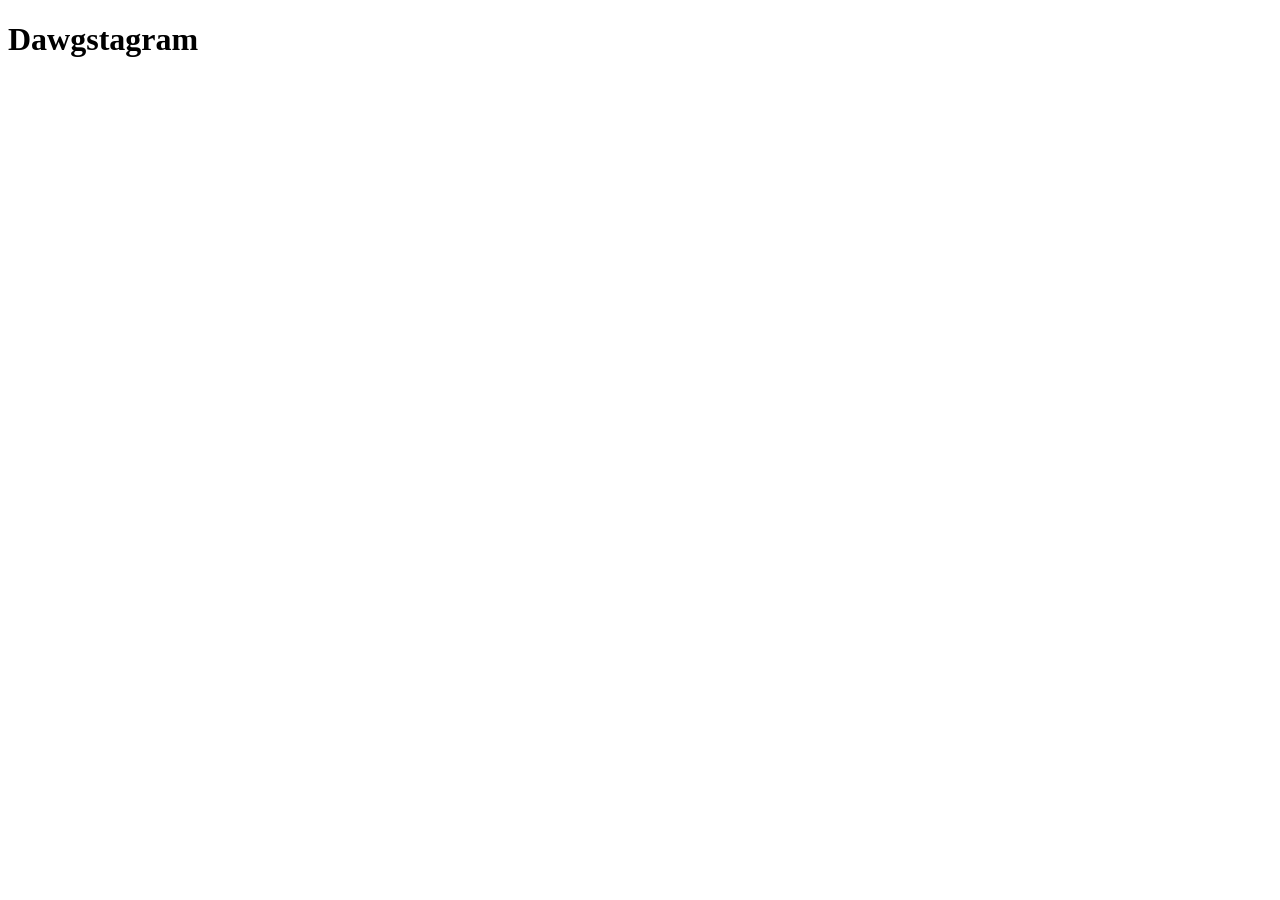
==== index.html @ cca42c4a "Initial commit" ====
<!DOCTYPE html>
<html lang="en">
<head>
    <meta charset="UTF-8">
    <meta name="viewport" content="width=device-width, initial-scale=1.0">
    <title>Dawgstagram</title>
    <link rel="icon" href="https://fav.mhciael.com/🐶">
</head>
<body>
    <h1>Dawgstagram</h1>
</body>
</html>
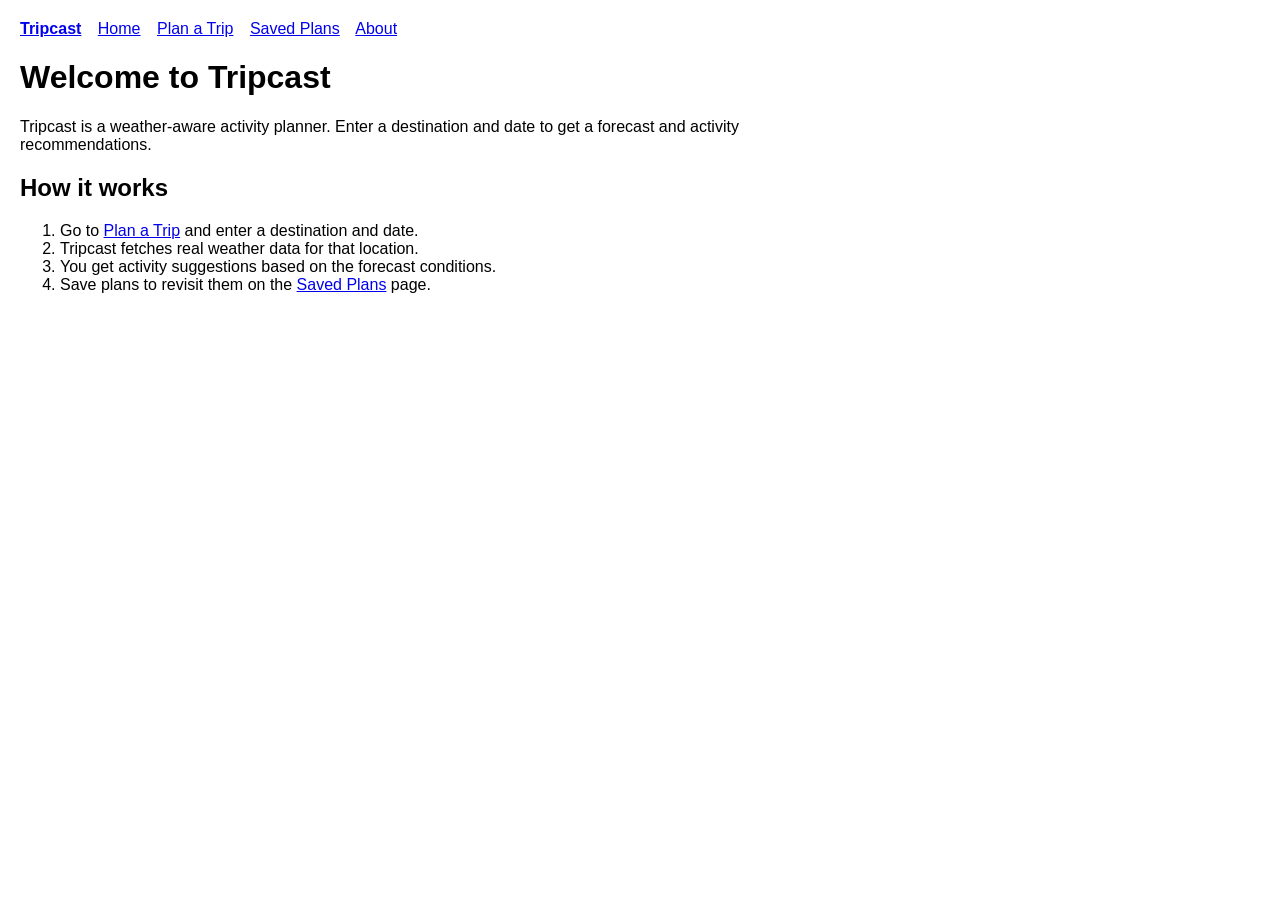
==== commit 45f59040: "first three basic claims commit" ====
--- a/index.html
+++ b/index.html
@@ -1,12 +1,33 @@
 <!DOCTYPE html>
 <html lang="en">
 <head>
-    <meta charset="UTF-8">
-    <meta name="viewport" content="width=device-width, initial-scale=1.0">
-    <title>Dawgstagram</title>
-    <link rel="icon" href="https://fav.mhciael.com/🐶">
+  <meta charset="UTF-8" />
+  <meta name="viewport" content="width=device-width, initial-scale=1.0" />
+  <title>Tripcast</title>
+  <link rel="stylesheet" href="css/styles.css" />
 </head>
 <body>
-    <h1>Dawgstagram</h1>
+
+  <nav>
+    <a href="index.html"><strong>Tripcast</strong></a>
+    <a href="index.html">Home</a>
+    <a href="plan.html">Plan a Trip</a>
+    <a href="saved.html">Saved Plans</a>
+    <a href="about.html">About</a>
+  </nav>
+
+  <main>
+    <h1>Welcome to Tripcast</h1>
+    <p>Tripcast is a weather-aware activity planner. Enter a destination and date to get a forecast and activity recommendations.</p>
+
+    <h2>How it works</h2>
+    <ol>
+      <li>Go to <a href="plan.html">Plan a Trip</a> and enter a destination and date.</li>
+      <li>Tripcast fetches real weather data for that location.</li>
+      <li>You get activity suggestions based on the forecast conditions.</li>
+      <li>Save plans to revisit them on the <a href="saved.html">Saved Plans</a> page.</li>
+    </ol>
+  </main>
+
 </body>
-</html>+</html>
--- a/css/styles.css
+++ b/css/styles.css
@@ -0,0 +1,13 @@
+body {
+  font-family: Arial, sans-serif;
+  margin: 20px;
+  max-width: 800px;
+}
+
+nav {
+  margin-bottom: 20px;
+}
+
+nav a {
+  margin-right: 12px;
+}
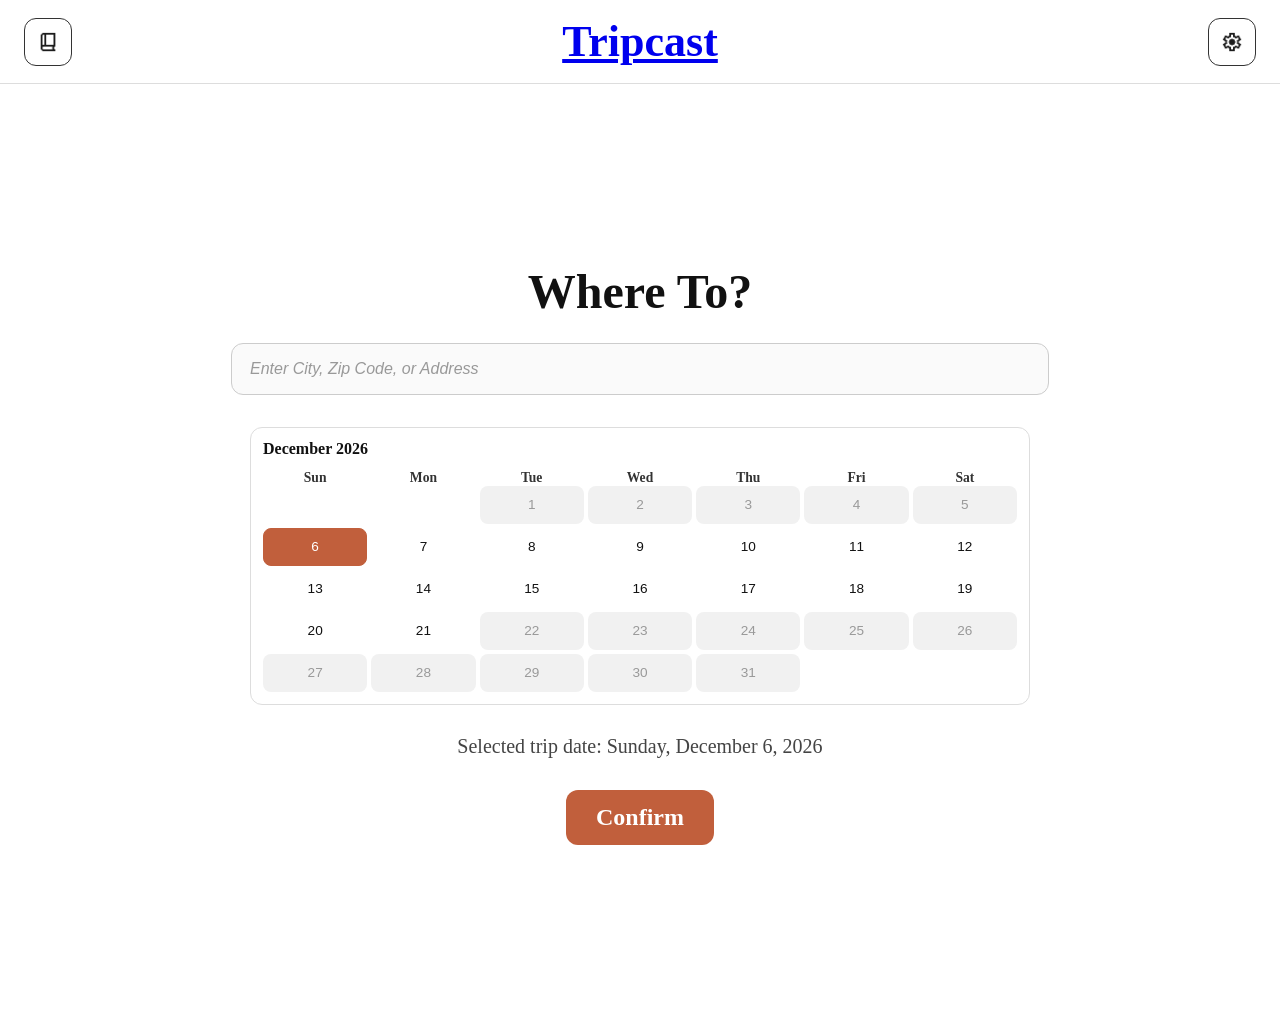
==== commit b81ae484: "Add theme and settings functionality with local storage support - Implement theme selection (light/d" ====
--- a/index.html
+++ b/index.html
@@ -1,33 +1,44 @@
 <!DOCTYPE html>
 <html lang="en">
+
 <head>
   <meta charset="UTF-8" />
   <meta name="viewport" content="width=device-width, initial-scale=1.0" />
   <title>Tripcast</title>
   <link rel="stylesheet" href="css/styles.css" />
 </head>
-<body>
 
-  <nav>
-    <a href="index.html"><strong>Tripcast</strong></a>
-    <a href="index.html">Home</a>
-    <a href="plan.html">Plan a Trip</a>
-    <a href="saved.html">Saved Plans</a>
-    <a href="about.html">About</a>
-  </nav>
+<body class="homepage">
 
-  <main>
-    <h1>Welcome to Tripcast</h1>
-    <p>Tripcast is a weather-aware activity planner. Enter a destination and date to get a forecast and activity recommendations.</p>
+  <header class="top-bar">
+    <a href="saved.html" class="top-bar-button book-link" aria-label="Saved plans">
+      <img src="icons/book.png" alt="" />
+    </a>
+    <a href="index.html" class="top-bar-title">Tripcast</a>
+    <a href="settings.html" class="top-bar-button settings-link" aria-label="Settings">
+      <img src="icons/settings.png" alt="" />
+    </a>
+  </header>
 
-    <h2>How it works</h2>
-    <ol>
-      <li>Go to <a href="plan.html">Plan a Trip</a> and enter a destination and date.</li>
-      <li>Tripcast fetches real weather data for that location.</li>
-      <li>You get activity suggestions based on the forecast conditions.</li>
-      <li>Save plans to revisit them on the <a href="saved.html">Saved Plans</a> page.</li>
-    </ol>
+  <main class="hero">
+    <h1 class="hero-title">Where To?</h1>
+    <form id="trip-form" class="hero-form">
+      <input id="destination" class="hero-input" type="text" placeholder="Enter City, Zip Code, or Address"
+        aria-label="Destination" required />
+
+      <span id="trip-calendar-label" class="sr-only">Trip Date</span>
+      <div id="trip-calendar" class="calendar" role="group" aria-labelledby="trip-calendar-label"
+        aria-describedby="selected-date-display"></div>
+      <input type="hidden" id="trip-date" name="trip-date" required />
+      <p id="selected-date-display" class="selected-date-display">Select a date from the calendar up to 16 days from
+        today.</p>
+
+      <button class="confirm-button" type="submit">Confirm</button>
+    </form>
   </main>
 
+  <script type="module" src="js/weather-ui.js"></script>
+  <script src="js/theme.js"></script>
 </body>
+
 </html>
--- a/css/styles.css
+++ b/css/styles.css
@@ -1,7 +1,304 @@
 body {
-  font-family: Arial, sans-serif;
-  margin: 20px;
-  max-width: 800px;
+  margin: 0;
+  background: #ffffff;
+  color: #111;
+}
+
+body.dark-mode {
+  background: #2f2f2f;
+  color: #ffffff;
+}
+
+body.dark-mode .top-bar {
+  background: #333;
+  border-bottom-color: #555;
+}
+
+body.dark-mode .top-bar-title,
+body.dark-mode .hero-title,
+body.dark-mode .settings-main h1,
+body.dark-mode .settings-row label,
+body.dark-mode .sr-only,
+body.dark-mode .selected-date-display,
+body.dark-mode .date-button,
+body.dark-mode .calendar-weekdays div,
+body.dark-mode .calendar-cell {
+  color: #ffffff;
+}
+
+body.dark-mode .settings-form {
+}
+
+body.dark-mode select,
+body.dark-mode .hero-input {
+  background: #4c4c4c;
+  color: #fff;
+  border-color: #666;
+}
+
+body.dark-mode .calendar-month {
+  background: #414141;
+  border-color: #555;
+}
+
+body.dark-mode .date-button {
+  background: #4c4c4c;
+}
+
+body.dark-mode .date-button:hover:not(:disabled) {
+  background: #5c5c5c;
+}
+
+body.dark-mode .date-button.selected {
+  background: #c15f3c;
+}
+
+body.dark-mode .confirm-button,
+body.dark-mode .secret-button {
+  background: #c15f3c;
+  color: #fff;
+}
+
+body.dark-mode .top-bar-button {
+  border-color: #fff;
+}
+
+body.secret-bg {
+  background-color: #000;
+  background-image: url("../imgs/dr-stew-portrait.jpeg");
+  background-position: center center;
+  background-size: cover;
+  background-repeat: no-repeat;
+}
+
+body.secret-bg.secret-landscape {
+  background-image: url("../imgs/dr-stew-landscape.jpg");
+}
+
+body.secret-bg.secret-portrait {
+  background-image: url("../imgs/dr-stew-portrait.jpeg");
+}
+
+.homepage {
+  min-height: 100vh;
+  font-family: Garamond, serif;
+  color: #111;
+}
+
+.top-bar {
+  display: flex;
+  align-items: center;
+  justify-content: space-between;
+  padding: 16px 24px;
+  border-bottom: 1px solid #ddd;
+  background: #ffffff;
+  font: garamond, serif;
+}
+
+.top-bar-title {
+  font-size: 2.75rem;
+  font-weight: 700;
+  font: garamond, serif;
+
+}
+
+.top-bar-button {
+  display: inline-flex;
+  align-items: center;
+  justify-content: center;
+  width: 46px;
+  height: 46px;
+  border: 1px solid #333;
+  background: transparent;
+  color: #111;
+  padding: 0;
+  border-radius: 12px;
+  font-size: 1.25rem;
+  font-family: garamond, serif;
+  cursor: pointer;
+  text-decoration: none;
+}
+
+.top-bar-button img {
+  width: 22px;
+  height: 22px;
+  filter: invert();
+}
+
+body.dark-mode .top-bar-button img {
+  filter: none;
+}
+
+.hero {
+  display: flex;
+  flex-direction: column;
+  align-items: center;
+  justify-content: center;
+  text-align: center;
+  padding: 60px 24px;
+  gap: 24px;
+}
+
+.destination-input {
+  font: garamond, serif;
+}
+
+.settings-main,
+.hero {
+  min-height: calc(100vh - 80px);
+}
+
+.settings-main {
+  display: flex;
+  flex-direction: column;
+  align-items: center;
+  justify-content: center;
+  text-align: center;
+  padding: 60px 24px;
+  font: garamond, serif;
+}
+
+.settings-page,
+.settings-page * {
+  font-family: Garamond, serif;
+}
+
+.settings-form {
+  position: relative;
+  display: flex;
+  flex-direction: column;
+  gap: 22px;
+  width: min(520px, 100%);
+  margin: 0 auto;
+  align-items: stretch;
+  padding: 36px 28px 28px;
+  font: garamond, serif;
+}
+
+.settings-main h1 {
+  margin-bottom: 0;
+  font: garamond, serif;
+
+}
+
+.settings-row {
+  display: flex;
+  flex-direction: column;
+  gap: 8px;
+}
+
+.secret-button {
+  padding: 8px 12px;
+  font-size: 0.85rem;
+  border-radius: 10px;
+  font: garamond, serif;
+}
+
+.confirm-button {
+  margin-top: 12px;
+  font: garamond, serif;
+
+}
+
+.settings-row label {
+  font-size: 0.95rem;
+  font-weight: 600;
+  text-align: left;
+  font: garamond, serif;
+
+}
+
+.settings-row select {
+  width: 100%;
+  padding: 14px 16px;
+  border: 1px solid #ccc;
+  border-radius: 12px;
+  background: #fafafa;
+  font-size: 1rem;
+}
+
+.secret-button:hover {
+  opacity: 0.95;
+}
+
+.hero-form {
+  display: flex;
+  flex-direction: column;
+  align-items: center;
+  gap: 20px;
+  width: min(780px, 100%);
+}
+
+.sr-only {
+  position: absolute;
+  width: 1px;
+  height: 1px;
+  padding: 0;
+  margin: -1px;
+  overflow: hidden;
+  clip: rect(0, 0, 0, 0);
+  white-space: nowrap;
+  border: 0;
+}
+
+.hero-title {
+  font-size: 3rem;
+  font-weight: 700;
+  margin: 0;
+}
+
+.hero-input {
+  width: 100%;
+  padding: 16px 18px;
+  border: 1px solid #ccc;
+  border-radius: 12px;
+  font-size: 1rem;
+  font-style: italic;
+  color: #111;
+  background: #fafafa;
+}
+
+.hero-label {
+  width: 100%;
+  text-align: left;
+  font-family: Garamond, serif;
+  font-size: 1.05rem;
+  margin-bottom: 8px;
+}
+
+.hero .calendar {
+  width: 100%;
+  max-width: 780px;
+}
+
+.hero .calendar-month {
+  background: #ffffff;
+  border: 1px solid #ddd;
+}
+
+.hero .calendar-weekdays div,
+.hero .calendar-cell {
+  font-size: 0.85rem;
+}
+
+.hero-input::placeholder {
+  color: #999;
+}
+
+.confirm-button {
+  padding: 14px 30px;
+  border: none;
+  border-radius: 12px;
+  background: #c15f3c;
+  color: #fff;
+  font-size: 1.5rem;
+  font-family: garamond, serif;
+  font-weight: 700;
+  cursor: pointer;
+}
+
+.confirm-button:hover {
+  opacity: 0.95;
 }
 
 nav {
@@ -11,3 +308,350 @@
 nav a {
   margin-right: 12px;
 }
+
+#forecast-result {
+  margin-top: 24px;
+}
+
+.plan-layout {
+  display: flex;
+  gap: 40px;
+  align-items: flex-start;
+}
+
+.plan-layout>form {
+  flex-shrink: 0;
+}
+
+.plan-layout>#forecast-result {
+  flex: 1;
+  margin-top: 0;
+  min-width: 0;
+}
+
+@media (max-width: 900px) {
+  .plan-layout {
+    flex-direction: column;
+    align-items: stretch;
+  }
+
+  .plan-layout>#forecast-result {
+    margin-top: 24px;
+  }
+}
+
+.calendar {
+  display: grid;
+  gap: 18px;
+  margin-top: 12px;
+  width: 780px;
+  max-width: 100%;
+}
+
+.calendar-month {
+  border: 1px solid #ddd;
+  border-radius: 12px;
+  padding: 12px;
+  background: #fbfbfb;
+}
+
+.calendar-month header {
+  display: flex;
+  justify-content: space-between;
+  align-items: center;
+  margin-bottom: 12px;
+}
+
+.calendar-month h2 {
+  margin: 0;
+  font-size: 1rem;
+}
+
+.calendar-weekdays,
+.calendar-grid {
+  display: grid;
+  grid-template-columns: repeat(7, minmax(0, 1fr));
+  gap: 4px;
+}
+
+.calendar-weekdays div,
+.calendar-cell {
+  text-align: center;
+  font-size: 0.85rem;
+}
+
+.calendar-weekdays div {
+  font-weight: 700;
+  color: #333;
+}
+
+.calendar-cell {
+  box-sizing: border-box;
+  min-height: 38px;
+  padding: 8px;
+  border-radius: 8px;
+}
+
+.date-button {
+  border: 1px solid transparent;
+  background: #fff;
+  color: #111;
+  cursor: pointer;
+}
+
+.date-button:hover:not(:disabled) {
+  background: #eaf3ff;
+}
+
+.date-button.selected {
+  border-color: #c15f3c;
+  background: #c15f3c;
+  color: #fff;
+}
+
+.date-button:disabled {
+  background: #f1f1f1;
+  color: #999;
+  cursor: not-allowed;
+}
+
+.selected-date-display {
+  margin: 10px 0 0;
+  font-size: 1.25rem;
+  color: #444;
+}
+
+#forecast-result h2 {
+  margin-bottom: 8px;
+}
+
+.error {
+  color: #c0392b;
+}
+
+.forecast-table {
+  border-collapse: collapse;
+  margin-top: 8px;
+  width: 100%;
+  max-width: 400px;
+}
+
+.forecast-table th,
+.forecast-table td {
+  text-align: left;
+  padding: 6px 12px;
+  border-bottom: 1px solid #ddd;
+}
+
+.forecast-table th[scope="row"] {
+  font-weight: normal;
+  color: #555;
+  white-space: nowrap;
+}
+
+.api-credit {
+  margin-top: 16px;
+  font-size: 0.85em;
+  color: #555;
+}
+
+.plans-toolbar {
+  display: flex;
+  flex-wrap: wrap;
+  align-items: center;
+  gap: 10px;
+  margin-top: 20px;
+}
+
+.toolbar-button {
+  padding: 8px 16px;
+  border-radius: 7px;
+  font-size: 0.9rem;
+  cursor: pointer;
+  border: 1px solid #c15f3c;
+  background: #c15f3c;
+  color: #fff;
+  display: inline-flex;
+  align-items: center;
+}
+
+.toolbar-button:hover {
+  opacity: 0.9;
+}
+
+.import-label {
+  background: #fff;
+  color: #c15f3c;
+  cursor: pointer;
+}
+
+.import-label:hover {
+  background: #eaf3ff;
+}
+
+.import-status {
+  font-size: 0.9rem;
+  padding: 4px 0;
+}
+
+.import-status--ok {
+  color: #1b5e20;
+}
+
+.import-status--error {
+  color: #c0392b;
+}
+
+.plan-actions {
+  display: flex;
+  gap: 8px;
+  flex-shrink: 0;
+}
+
+.export-plan-button {
+  background: #fff;
+  color: #c15f3c;
+  border: 1px solid #c15f3c;
+  border-radius: 8px;
+  padding: 10px 16px;
+  cursor: pointer;
+  font-size: 1rem;
+}
+
+.export-plan-button:hover {
+  background: #eaf3ff;
+}
+
+.filter-bar {
+  display: flex;
+  flex-wrap: wrap;
+  align-items: flex-end;
+  gap: 16px;
+  margin-top: 20px;
+  padding: 16px;
+  background: #f7f9fc;
+  border: 1px solid #dde3ed;
+  border-radius: 10px;
+}
+
+.filter-group {
+  display: flex;
+  flex-direction: column;
+  gap: 4px;
+}
+
+.filter-group label {
+  font-size: 0.85rem;
+  color: #555;
+  font-weight: 600;
+}
+
+.filter-group input {
+  padding: 7px 10px;
+  border: 1px solid #ccc;
+  border-radius: 6px;
+  font-size: 0.95rem;
+  min-width: 180px;
+}
+
+.filter-group input:focus {
+  outline: none;
+  border-color: #c15f3c;
+  box-shadow: 0 0 0 2px rgba(193, 95, 60, 0.15);
+}
+
+.clear-filters-button {
+  background: none;
+  border: 1px solid #aaa;
+  border-radius: 6px;
+  padding: 7px 14px;
+  font-size: 0.9rem;
+  color: #444;
+  cursor: pointer;
+  align-self: flex-end;
+}
+
+.clear-filters-button:hover {
+  background: #eee;
+}
+
+.saved-plans-container {
+  display: grid;
+  gap: 20px;
+  margin-top: 24px;
+}
+
+.plan-card {
+  border: 1px solid #ddd;
+  border-radius: 12px;
+  padding: 18px;
+  background-color: #ffffff;
+  box-shadow: 0 8px 24px rgba(0, 0, 0, 0.04);
+}
+
+.plan-header {
+  display: flex;
+  align-items: flex-start;
+  justify-content: space-between;
+  gap: 16px;
+  margin-bottom: 16px;
+}
+
+.plan-meta {
+  margin: 0.35rem 0 0;
+  color: #555;
+  font-size: 0.95rem;
+  line-height: 1.5;
+}
+
+.delete-plan-button,
+#save-plan-button {
+  background: #c15f3c;
+  color: #ffffff;
+  border: none;
+  border-radius: 8px;
+  padding: 10px 16px;
+  margin-top: 20px;
+  cursor: pointer;
+  font-size: 1rem;
+}
+
+.plan-actions .delete-plan-button {
+  margin-top: 0;
+}
+
+.delete-plan-button {
+  background: #c0392b;
+}
+
+.delete-plan-button:hover,
+#save-plan-button:hover {
+  opacity: 0.95;
+}
+
+.save-notice {
+  margin-top: 12px;
+  color: #1b5e20;
+}
+
+.empty-message {
+  margin-top: 16px;
+  color: #444;
+}
+
+@media (max-width: 620px) {
+  .plan-header {
+    flex-direction: column;
+    align-items: stretch;
+  }
+
+  .calendar-cell {
+    padding: 4px;
+    min-height: 28px;
+  }
+
+  .calendar-weekdays,
+  .calendar-grid {
+    gap: 2px;
+  }
+}
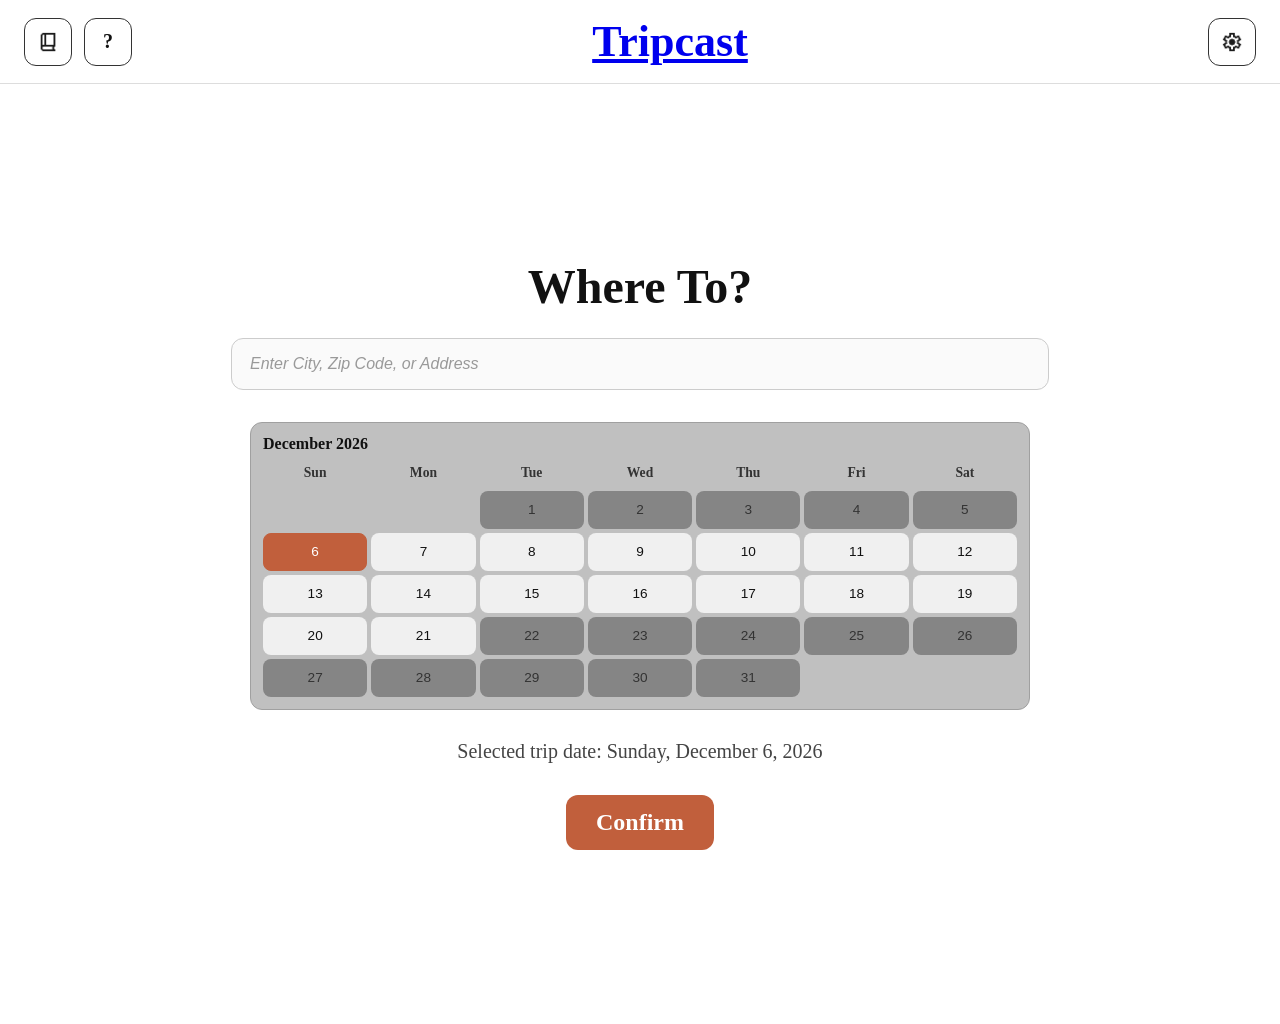
==== commit 660a3660: "Add About page layout and top-bar help link Revamp the About page into a styled, card-based layout a" ====
--- a/index.html
+++ b/index.html
@@ -11,9 +11,12 @@
 <body class="homepage">
 
   <header class="top-bar">
-    <a href="saved.html" class="top-bar-button book-link" aria-label="Saved plans">
-      <img src="icons/book.png" alt="" />
-    </a>
+    <div class="top-bar-left">
+      <a href="saved.html" class="top-bar-button book-link" aria-label="Saved plans">
+        <img src="icons/book.png" alt="" />
+      </a>
+      <a href="about.html" class="top-bar-button help-link" aria-label="About">?</a>
+    </div>
     <a href="index.html" class="top-bar-title">Tripcast</a>
     <a href="settings.html" class="top-bar-button settings-link" aria-label="Settings">
       <img src="icons/settings.png" alt="" />
--- a/css/styles.css
+++ b/css/styles.css
@@ -26,7 +26,9 @@
   color: #ffffff;
 }
 
-body.dark-mode .settings-form {
+body.dark-mode .settings-form {}
+body.dark-mode .saved-plans-container .empty-message {
+  color: #ffffff;
 }
 
 body.dark-mode select,
@@ -36,6 +38,14 @@
   border-color: #666;
 }
 
+body.dark-mode .api-credit {
+  color: #fff;
+}
+
+body.dark-mode .api-credit a {
+  color: #6cb4ff;
+}
+
 body.dark-mode .calendar-month {
   background: #414141;
   border-color: #555;
@@ -61,6 +71,7 @@
 
 body.dark-mode .top-bar-button {
   border-color: #fff;
+  color: #fff;
 }
 
 body.secret-bg {
@@ -79,6 +90,37 @@
   background-image: url("../imgs/dr-stew-portrait.jpeg");
 }
 
+
+body.dark-mode .filter-bar {
+  background: #3a3a3a;
+  border-color: #555;
+}
+
+body.dark-mode .filter-group label {
+  color: #cccccc;
+}
+
+body.dark-mode .filter-group input {
+  background: #4c4c4c;
+  color: #fff;
+  border-color: #666;
+  color-scheme: dark;
+}
+
+body.dark-mode .filter-group input::placeholder {
+  color: #999;
+}
+
+body.dark-mode .clear-filters-button {
+  background: none;
+  border-color: #777;
+  color: #ccc;
+}
+
+body.dark-mode .clear-filters-button:hover {
+  background: #4c4c4c;
+}
+
 .homepage {
   min-height: 100vh;
   font-family: Garamond, serif;
@@ -93,6 +135,17 @@
   border-bottom: 1px solid #ddd;
   background: #ffffff;
   font: garamond, serif;
+}
+
+.top-bar-left {
+  display: flex;
+  align-items: center;
+  gap: 12px;
+}
+
+.help-link {
+  font-size: 1.5rem;
+  font-weight: 700;
 }
 
 .top-bar-title {
@@ -272,8 +325,8 @@
 }
 
 .hero .calendar-month {
-  background: #ffffff;
-  border: 1px solid #ddd;
+  background: #c0c0c0;
+  border: 1px solid #a0a0a0;
 }
 
 .hero .calendar-weekdays div,
@@ -372,6 +425,12 @@
   display: grid;
   grid-template-columns: repeat(7, minmax(0, 1fr));
   gap: 4px;
+  margin-top: 10px;
+}
+
+body.dark-mode .calendar-cell {
+  background: #4c4c4c;
+  color: #fff;
 }
 
 .calendar-weekdays div,
@@ -394,7 +453,7 @@
 
 .date-button {
   border: 1px solid transparent;
-  background: #fff;
+  background: #f0f0f0;
   color: #111;
   cursor: pointer;
 }
@@ -409,9 +468,14 @@
   color: #fff;
 }
 
+body.dark-mode .date-button:disabled {
+  background: #3a3a3a;
+  color: #666;
+}
+
 .date-button:disabled {
-  background: #f1f1f1;
-  color: #999;
+  background: #858585;
+  color: #333;
   cursor: not-allowed;
 }
 
@@ -427,6 +491,97 @@
 
 .error {
   color: #c0392b;
+}
+
+.hourly-chart-card {
+  background: rgba(255, 255, 255, 0.95);
+  border: 1px solid #ddd;
+  border-radius: 16px;
+  box-shadow: 0 10px 20px rgba(0, 0, 0, 0.05);
+  padding: 18px;
+  margin: 16px auto;
+  overflow-x: auto;
+  max-width: 760px;
+}
+
+.forecast-details {
+  display: flex;
+  flex-direction: column;
+  align-items: center;
+  text-align: center;
+}
+
+.forecast-table {
+  margin: 16px auto 0;
+}
+
+.save-notice,
+.api-credit {
+  max-width: 760px;
+}
+
+.hourly-chart-card h3 {
+  margin: 0 0 12px;
+  font-size: 1.1rem;
+  font-family: Garamond, serif;
+}
+
+#hourly-chart,
+.saved-hourly-chart {
+  width: 100%;
+  height: auto;
+  display: block;
+  border-radius: 12px;
+  background: #f8fafc;
+}
+
+body.dark-mode .hourly-chart-card {
+  background: #3a3a3a;
+  border-color: #555;
+}
+
+body.dark-mode .plan-card {
+  background: #3a3a3a;
+  border-color: #555;
+}
+
+body.dark-mode .forecast-table th,
+body.dark-mode .forecast-table td {
+  color: #ffffff;
+  border-bottom-color: #555;
+}
+
+body.dark-mode .forecast-table th[scope="row"] {
+  color: #cccccc;
+}
+
+body.dark-mode .plan-meta {
+  color: #cccccc;
+}
+
+body.dark-mode #hourly-chart,
+body.dark-mode .saved-hourly-chart {
+  background: #3a3a3a;
+}
+
+.hourly-chart-card {
+  position: relative;
+}
+
+.chart-tooltip {
+  position: absolute;
+  z-index: 2;
+  pointer-events: none;
+  opacity: 0;
+  transition: opacity 120ms ease;
+  background: rgba(17, 24, 39, 0.95);
+  color: white;
+  font-family: Garamond, serif;
+  font-size: 0.9rem;
+  padding: 6px 10px;
+  border-radius: 10px;
+  white-space: nowrap;
+  box-shadow: 0 8px 20px rgba(0, 0, 0, 0.18);
 }
 
 .forecast-table {
@@ -508,7 +663,8 @@
   flex-shrink: 0;
 }
 
-.export-plan-button {
+.export-plan-button,
+.directions-plan-button {
   background: #fff;
   color: #c15f3c;
   border: 1px solid #c15f3c;
@@ -518,8 +674,47 @@
   font-size: 1rem;
 }
 
-.export-plan-button:hover {
+.export-plan-button:hover,
+.directions-plan-button:hover {
   background: #eaf3ff;
+}
+
+.directions-plan-button:disabled {
+  opacity: 0.6;
+  cursor: not-allowed;
+}
+
+.plan-page-actions {
+  display: flex;
+  gap: 12px;
+  flex-wrap: wrap;
+  justify-content: center;
+  margin-top: 20px;
+}
+
+.plan-page-actions #save-plan-button,
+.plan-page-actions #directions-button {
+  margin-top: 0;
+}
+
+#directions-button {
+  background: #fff;
+  color: #c15f3c;
+  border: 1px solid #c15f3c;
+  border-radius: 8px;
+  padding: 10px 16px;
+  cursor: pointer;
+  font-size: 1rem;
+  font-family: Garamond, serif;
+}
+
+#directions-button:hover {
+  background: #eaf3ff;
+}
+
+#directions-button:disabled {
+  opacity: 0.6;
+  cursor: not-allowed;
 }
 
 .filter-bar {
@@ -639,6 +834,99 @@
   color: #444;
 }
 
+.about-main {
+  gap: 24px;
+  padding-top: 48px;
+  padding-bottom: 48px;
+  justify-content: flex-start;
+}
+
+.about-intro {
+  max-width: 640px;
+  margin: 0;
+  font-size: 1.15rem;
+  line-height: 1.6;
+  color: #444;
+  text-align: center;
+}
+
+body.dark-mode .about-intro {
+  color: #e0e0e0;
+}
+
+.about-card {
+  width: min(680px, 100%);
+  background: #ffffff;
+  border: 1px solid #ddd;
+  border-radius: 12px;
+  padding: 24px 28px;
+  box-shadow: 0 8px 24px rgba(0, 0, 0, 0.04);
+  text-align: left;
+}
+
+body.dark-mode .about-card {
+  background: #3a3a3a;
+  border-color: #555;
+}
+
+.about-card h2 {
+  margin: 0 0 16px;
+  font-size: 1.5rem;
+  font-weight: 700;
+}
+
+.team-grid {
+  list-style: none;
+  margin: 0;
+  padding: 0;
+  display: grid;
+  grid-template-columns: repeat(auto-fit, minmax(140px, 1fr));
+  gap: 10px;
+}
+
+.team-grid li {
+  background: #f4f4f4;
+  border: 1px solid #ddd;
+  border-radius: 10px;
+  padding: 10px 14px;
+  font-weight: 600;
+  text-align: center;
+}
+
+body.dark-mode .team-grid li {
+  background: #4c4c4c;
+  border-color: #666;
+  color: #fff;
+}
+
+.tech-list {
+  margin: 0;
+  padding-left: 20px;
+  line-height: 1.7;
+}
+
+.tech-list li {
+  margin-bottom: 6px;
+}
+
+.tech-list code {
+  background: #f0f0f0;
+  border: 1px solid #ddd;
+  border-radius: 4px;
+  padding: 1px 6px;
+  font-size: 0.9em;
+}
+
+body.dark-mode .tech-list code {
+  background: #4c4c4c;
+  border-color: #666;
+  color: #fff;
+}
+
+body.dark-mode .about-card a {
+  color: #6cb4ff;
+}
+
 @media (max-width: 620px) {
   .plan-header {
     flex-direction: column;
@@ -654,4 +942,5 @@
   .calendar-grid {
     gap: 2px;
   }
-}
+
+}
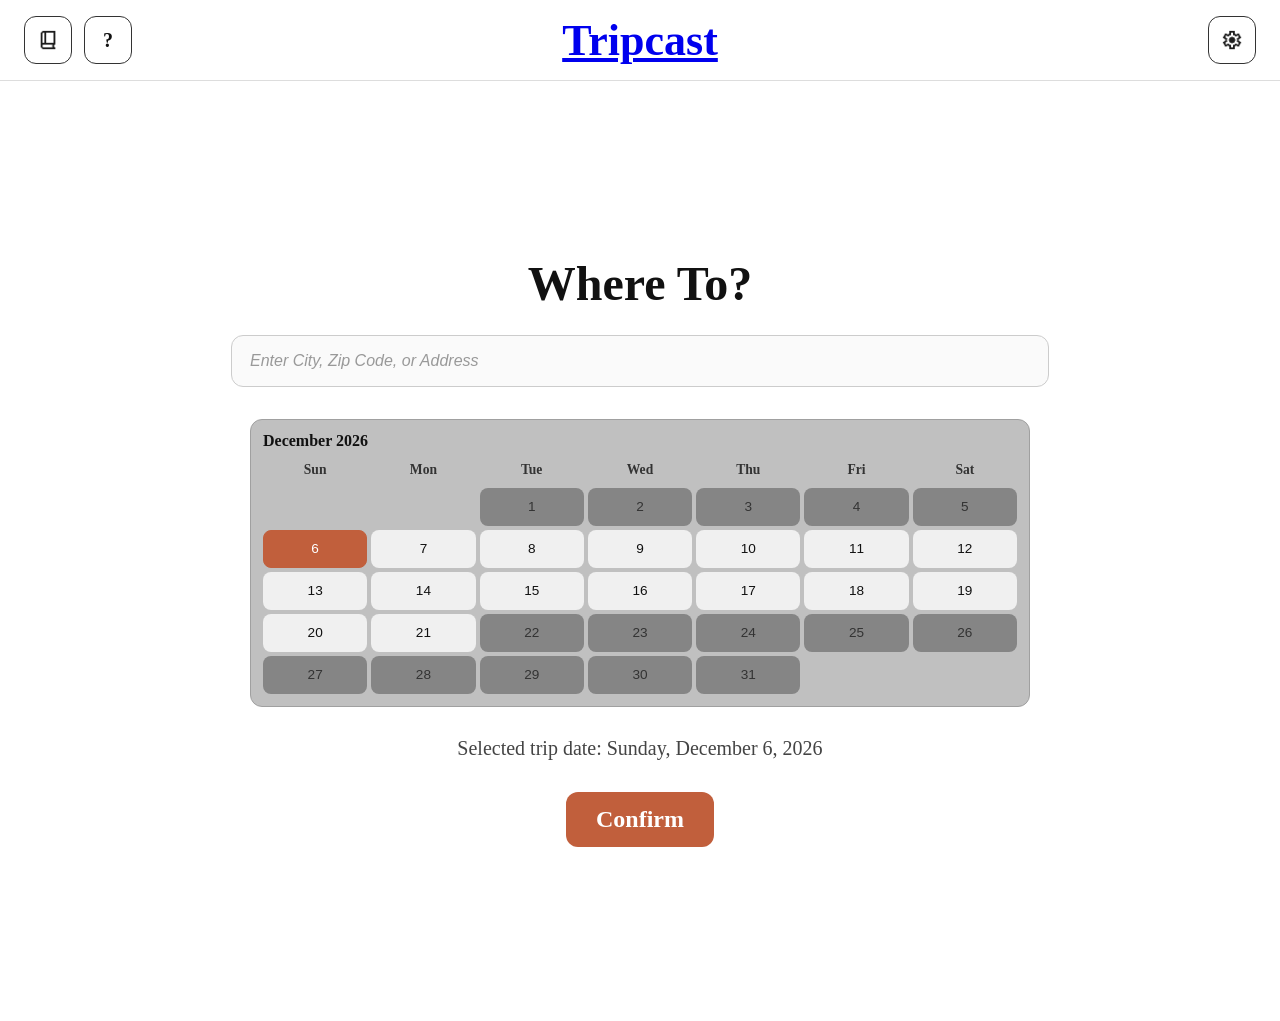
==== commit aadf325d: "Added Icon" ====
--- a/index.html
+++ b/index.html
@@ -6,6 +6,7 @@
   <meta name="viewport" content="width=device-width, initial-scale=1.0" />
   <title>Tripcast</title>
   <link rel="stylesheet" href="css/styles.css" />
+  <link rel="icon" type="image/x-icon" href="imgs/icon.ico" />
 </head>
 
 <body class="homepage">
--- a/css/styles.css
+++ b/css/styles.css
@@ -152,7 +152,9 @@
   font-size: 2.75rem;
   font-weight: 700;
   font: garamond, serif;
-
+  position: absolute;
+  left: 50%;
+  transform: translateX(-50%); /* fixed centering of "Tripcast" in top nav */
 }
 
 .top-bar-button {
@@ -506,13 +508,105 @@
 
 .forecast-details {
   display: flex;
-  flex-direction: column;
-  align-items: center;
-  text-align: center;
+  flex-direction: row;
+  align-items: flex-start;
+  gap: 20px;
+  max-width: 760px;
+  margin: 0 auto;
+}
+
+.plan-conditions-row {
+  display: flex;
+  flex-direction: row;
+  align-items: flex-start;
+  gap: 20px;
+  margin-top: 16px;
+}
+
+.forecast-conditions-col {
+  flex-shrink: 0;
+  min-width: 200px;
+  background: rgba(255, 255, 255, 0.95);
+  border: 1px solid #ddd;
+  border-radius: 16px;
+  box-shadow: 0 10px 20px rgba(0, 0, 0, 0.05);
+  padding: 16px 18px;
+}
+
+.activities-col {
+  flex: 1;
+  min-width: 0;
+  background: rgba(255, 255, 255, 0.95);
+  border: 1px solid #ddd;
+  border-radius: 16px;
+  box-shadow: 0 10px 20px rgba(0, 0, 0, 0.05);
+  padding: 16px 18px;
+  text-align: left;
+}
+
+.activities-heading {
+  margin: 0 0 10px;
+  font-size: 1.1rem;
+  font-family: Garamond, serif;
+}
+
+.activities-list {
+  list-style: none;
+  margin: 0 0 8px;
+  padding: 0;
+}
+
+.activity-item {
+  border-bottom: 1px solid #eee;
+}
+
+.activity-item:last-child {
+  border-bottom: none;
+}
+
+.activity-link {
+  display: flex;
+  justify-content: space-between;
+  align-items: flex-start;
+  gap: 8px;
+  padding: 6px 0;
+  text-decoration: none;
+  color: inherit;
+}
+
+.activity-link:hover .activity-name {
+  text-decoration: underline;
+}
+
+.activity-name {
+  font-size: 0.9rem;
+  min-width: 0;
+  word-break: break-word;
+}
+
+.activity-type {
+  font-size: 0.75rem;
+  color: #777;
+  white-space: nowrap;
+  text-transform: capitalize;
+  padding-top: 2px;
+}
+
+.activities-loading,
+.activities-none,
+.activities-error,
+.activities-weather-note {
+  font-size: 0.85rem;
+  color: #555;
+  margin: 0 0 8px;
+}
+
+.activities-weather-note {
+  font-style: italic;
 }
 
 .forecast-table {
-  margin: 16px auto 0;
+  margin: 8px 0 0;
 }
 
 .save-notice,
@@ -553,6 +647,35 @@
 
 body.dark-mode .forecast-table th[scope="row"] {
   color: #cccccc;
+}
+
+body.dark-mode .forecast-conditions-col {
+  background: #3a3a3a;
+  border-color: #555;
+}
+
+body.dark-mode .activities-col {
+  background: #3a3a3a;
+  border-color: #555;
+}
+
+body.dark-mode .activity-item {
+  border-bottom-color: #444;
+}
+
+body.dark-mode .activity-link {
+  color: #e0e0e0;
+}
+
+body.dark-mode .activity-type {
+  color: #aaa;
+}
+
+body.dark-mode .activities-loading,
+body.dark-mode .activities-none,
+body.dark-mode .activities-error,
+body.dark-mode .activities-weather-note {
+  color: #bbb;
 }
 
 body.dark-mode .plan-meta {
@@ -582,19 +705,18 @@
   border-radius: 10px;
   white-space: nowrap;
   box-shadow: 0 8px 20px rgba(0, 0, 0, 0.18);
+  transform: translateX(-50%);
 }
 
 .forecast-table {
   border-collapse: collapse;
-  margin-top: 8px;
   width: 100%;
-  max-width: 400px;
 }
 
 .forecast-table th,
 .forecast-table td {
   text-align: left;
-  padding: 6px 12px;
+  padding: 4px 8px;
   border-bottom: 1px solid #ddd;
 }
 
@@ -608,6 +730,103 @@
   margin-top: 16px;
   font-size: 0.85em;
   color: #555;
+}
+
+.settings-divider {
+  border: none;
+  border-top: 1px solid #ddd;
+  margin: 4px 0;
+}
+
+.settings-section-title {
+  font-size: 1.05rem;
+  font-weight: 700;
+  margin: 0;
+  text-align: left;
+  font-family: Garamond, serif;
+}
+
+.settings-input-with-unit {
+  display: flex;
+  align-items: center;
+  gap: 10px;
+}
+
+.settings-input-with-unit input {
+  flex: 1;
+  padding: 14px 16px;
+  border: 1px solid #ccc;
+  border-radius: 12px;
+  background: #fafafa;
+  font-size: 1rem;
+  font-family: Garamond, serif;
+}
+
+.settings-input-with-unit span {
+  font-size: 0.95rem;
+  white-space: nowrap;
+  color: #555;
+}
+
+.settings-fieldset {
+  border: none;
+  padding: 0;
+  margin: 0;
+}
+
+.settings-fieldset-legend {
+  font-size: 0.95rem;
+  font-weight: 600;
+  margin-bottom: 8px;
+  font-family: Garamond, serif;
+}
+
+.settings-checkboxes {
+  display: flex;
+  flex-direction: column;
+  gap: 10px;
+}
+
+.settings-checkbox-label {
+  display: flex;
+  align-items: center;
+  gap: 10px;
+  font-size: 0.95rem;
+  font-weight: normal;
+  cursor: pointer;
+  text-align: left;
+  font-family: Garamond, serif;
+}
+
+.settings-checkbox-label input[type="checkbox"] {
+  width: 16px;
+  height: 16px;
+  accent-color: #c15f3c;
+  cursor: pointer;
+  flex-shrink: 0;
+}
+
+body.dark-mode .settings-divider {
+  border-top-color: #444;
+}
+
+body.dark-mode .settings-section-title {
+  color: #e0e0e0;
+}
+
+body.dark-mode .settings-input-with-unit input {
+  background: #3a3a3a;
+  border-color: #555;
+  color: #e0e0e0;
+}
+
+body.dark-mode .settings-input-with-unit span {
+  color: #aaa;
+}
+
+body.dark-mode .settings-fieldset-legend,
+body.dark-mode .settings-checkbox-label {
+  color: #e0e0e0;
 }
 
 .plans-toolbar {
@@ -688,7 +907,7 @@
   display: flex;
   gap: 12px;
   flex-wrap: wrap;
-  justify-content: center;
+  justify-content: flex-start;
   margin-top: 20px;
 }
 
@@ -891,6 +1110,19 @@
   padding: 10px 14px;
   font-weight: 600;
   text-align: center;
+  display: flex;
+  flex-direction: column;
+  align-items: center;
+  gap: 8px;
+}
+
+.team-grid img {
+  width: 150px;
+  height: auto;
+  border-radius: 8px;
+  height: 150px; /* had to shorten obama */
+  object-fit: cover;
+  object-position: top;
 }
 
 body.dark-mode .team-grid li {
@@ -928,6 +1160,11 @@
 }
 
 @media (max-width: 620px) {
+  .forecast-details,
+  .plan-conditions-row {
+    flex-direction: column;
+  }
+
   .plan-header {
     flex-direction: column;
     align-items: stretch;
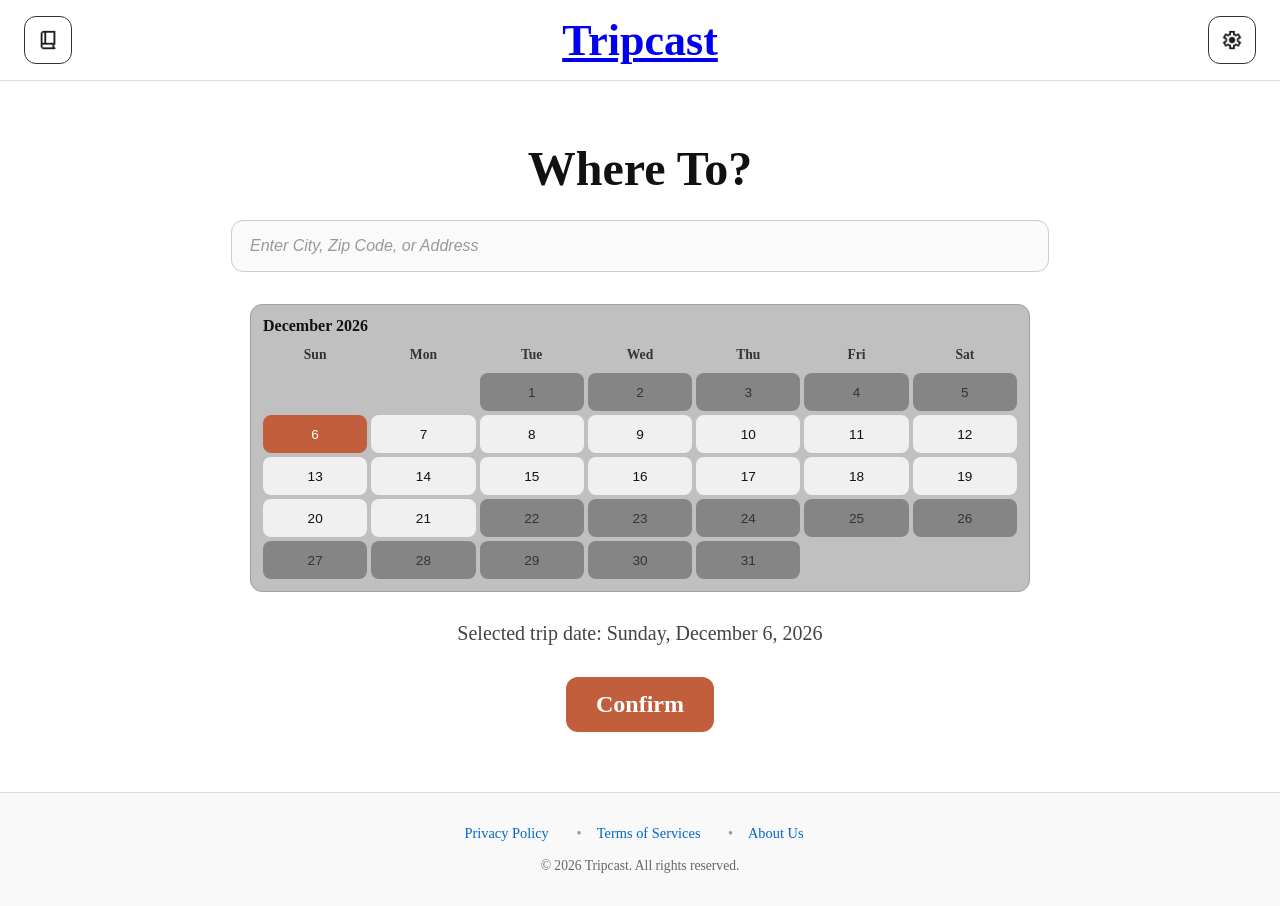
==== commit d93ceb46: "Reformatted Saved Plans to be less "long" in initial state, added footer containing links to privacy" ====
--- a/index.html
+++ b/index.html
@@ -16,7 +16,6 @@
       <a href="saved.html" class="top-bar-button book-link" aria-label="Saved plans">
         <img src="icons/book.png" alt="" />
       </a>
-      <a href="about.html" class="top-bar-button help-link" aria-label="About">?</a>
     </div>
     <a href="index.html" class="top-bar-title">Tripcast</a>
     <a href="settings.html" class="top-bar-button settings-link" aria-label="Settings">
@@ -41,6 +40,17 @@
     </form>
   </main>
 
+  <footer class="site-footer">
+    <nav class="footer-nav">
+      <a href="privacy-policy.html">Privacy Policy</a>
+      <span class="footer-separator">•</span>
+      <a href="terms-of-services.html">Terms of Services</a>
+      <span class="footer-separator">•</span>
+      <a href="about.html">About Us</a>
+    </nav>
+    <p class="footer-copyright">&copy; 2026 Tripcast. All rights reserved.</p>
+  </footer>
+
   <script type="module" src="js/weather-ui.js"></script>
   <script src="js/theme.js"></script>
 </body>
--- a/css/styles.css
+++ b/css/styles.css
@@ -2,6 +2,9 @@
   margin: 0;
   background: #ffffff;
   color: #111;
+  display: flex;
+  flex-direction: column;
+  min-height: 100vh;
 }
 
 body.dark-mode {
@@ -141,11 +144,6 @@
   display: flex;
   align-items: center;
   gap: 12px;
-}
-
-.help-link {
-  font-size: 1.5rem;
-  font-weight: 700;
 }
 
 .top-bar-title {
@@ -180,6 +178,12 @@
   filter: invert();
 }
 
+.top-bar-title img {
+  height: 40px;
+  width: auto;
+  display: block;
+}
+
 body.dark-mode .top-bar-button img {
   filter: none;
 }
@@ -200,14 +204,14 @@
 
 .settings-main,
 .hero {
-  min-height: calc(100vh - 80px);
+  flex-grow: 1;
 }
 
 .settings-main {
   display: flex;
   flex-direction: column;
   align-items: center;
-  justify-content: center;
+  justify-content: flex-start;
   text-align: center;
   padding: 60px 24px;
   font: garamond, serif;
@@ -1043,6 +1047,124 @@
   opacity: 0.95;
 }
 
+/* Footer Styles */
+.site-footer {
+  background: #f9f9f9;
+  border-top: 1px solid #ddd;
+  padding: 32px 24px;
+  margin-top: auto;
+  text-align: center;
+  font-size: 0.9rem;
+}
+
+body.dark-mode .site-footer {
+  background: #2a2a2a;
+  border-top-color: #444;
+}
+
+.footer-nav {
+  margin-bottom: 16px;
+}
+
+.footer-nav a {
+  color: #0066cc;
+  text-decoration: none;
+  transition: color 0.2s ease;
+}
+
+.footer-nav a:hover {
+  text-decoration: underline;
+  color: #0052a3;
+}
+
+body.dark-mode .footer-nav a {
+  color: #6cb4ff;
+}
+
+body.dark-mode .footer-nav a:hover {
+  color: #8ec3ff;
+}
+
+.footer-separator {
+  margin: 0 12px;
+  color: #999;
+}
+
+body.dark-mode .footer-separator {
+  color: #666;
+}
+
+.footer-copyright {
+  margin: 0;
+  color: #666;
+  font-size: 0.85rem;
+}
+
+body.dark-mode .footer-copyright {
+  color: #aaa;
+}
+
+/* Legal Pages Styling */
+.legal-main {
+  align-items: flex-start;
+  max-width: 900px;
+  text-align: left;
+  padding: 60px 24px;
+}
+
+.legal-section {
+  margin-bottom: 32px;
+}
+
+.legal-section h2 {
+  margin-top: 0;
+  margin-bottom: 16px;
+  font-size: 1.3rem;
+  color: #111;
+}
+
+body.dark-mode .legal-section h2 {
+  color: #ffffff;
+}
+
+.legal-section p {
+  margin: 12px 0;
+  line-height: 1.6;
+  color: #333;
+}
+
+body.dark-mode .legal-section p {
+  color: #ccc;
+}
+
+.legal-section ul {
+  margin: 12px 0;
+  padding-left: 24px;
+}
+
+.legal-section li {
+  margin-bottom: 8px;
+  line-height: 1.6;
+  color: #333;
+}
+
+body.dark-mode .legal-section li {
+  color: #ccc;
+}
+
+.legal-section a {
+  color: #0066cc;
+  text-decoration: none;
+}
+
+.legal-section a:hover {
+  text-decoration: underline;
+}
+
+body.dark-mode .legal-section a {
+  color: #6cb4ff;
+}
+
 .save-notice {
   margin-top: 12px;
   color: #1b5e20;
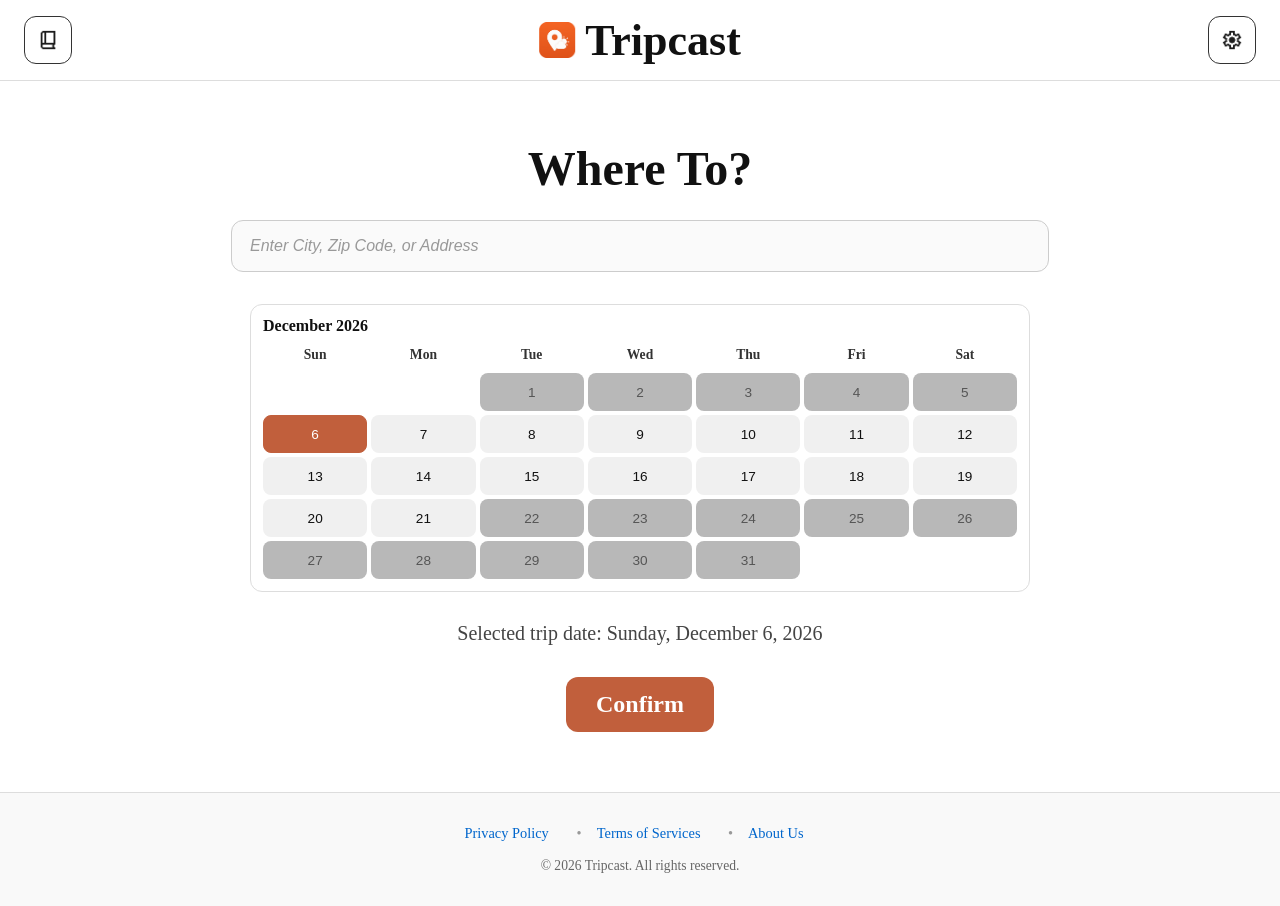
==== commit cd4faf90: "Add top-bar icon and tweak header/styles Insert app icon into the top-bar title across pages and upd" ====
--- a/index.html
+++ b/index.html
@@ -14,12 +14,12 @@
   <header class="top-bar">
     <div class="top-bar-left">
       <a href="saved.html" class="top-bar-button book-link" aria-label="Saved plans">
-        <img src="icons/book.png" alt="" />
+        <img src="icons/book.png" alt="Saved Plans" />
       </a>
     </div>
-    <a href="index.html" class="top-bar-title">Tripcast</a>
+    <a href="index.html" class="top-bar-title"><img src="imgs/icon.png" alt="" />Tripcast</a>
     <a href="settings.html" class="top-bar-button settings-link" aria-label="Settings">
-      <img src="icons/settings.png" alt="" />
+      <img src="icons/settings.png" alt="Settings" />
     </a>
   </header>
 
--- a/css/styles.css
+++ b/css/styles.css
@@ -152,7 +152,12 @@
   font: garamond, serif;
   position: absolute;
   left: 50%;
-  transform: translateX(-50%); /* fixed centering of "Tripcast" in top nav */
+  transform: translateX(-50%);
+  display: flex;
+  align-items: center;
+  gap: 10px;
+  color: #111;
+  text-decoration: none;
 }
 
 .top-bar-button {
@@ -179,7 +184,7 @@
 }
 
 .top-bar-title img {
-  height: 40px;
+  height: 36px;
   width: auto;
   display: block;
 }
@@ -331,8 +336,8 @@
 }
 
 .hero .calendar-month {
-  background: #c0c0c0;
-  border: 1px solid #a0a0a0;
+  background: #ffffff;
+  border: 1px solid #ddd;
 }
 
 .hero .calendar-weekdays div,
@@ -480,8 +485,8 @@
 }
 
 .date-button:disabled {
-  background: #858585;
-  color: #333;
+  background: #b8b8b8;
+  color: #555;
   cursor: not-allowed;
 }
 
